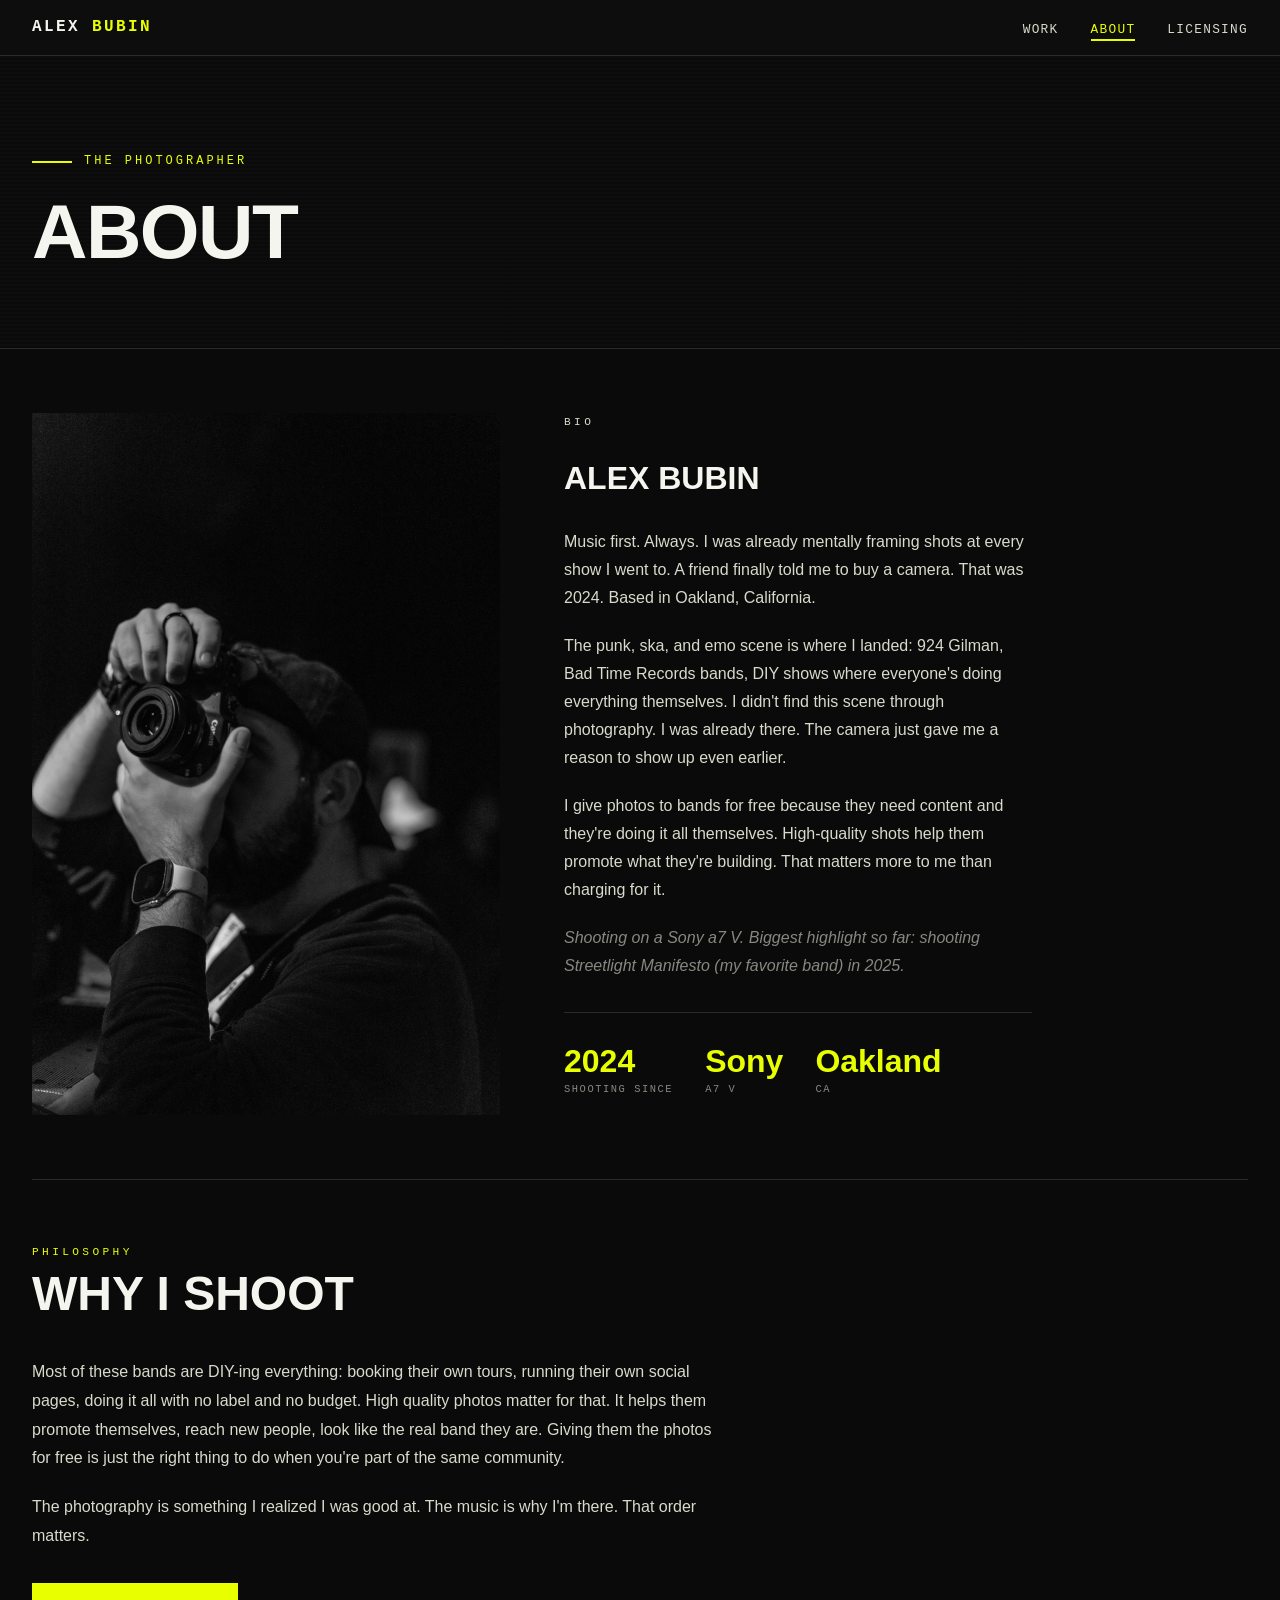
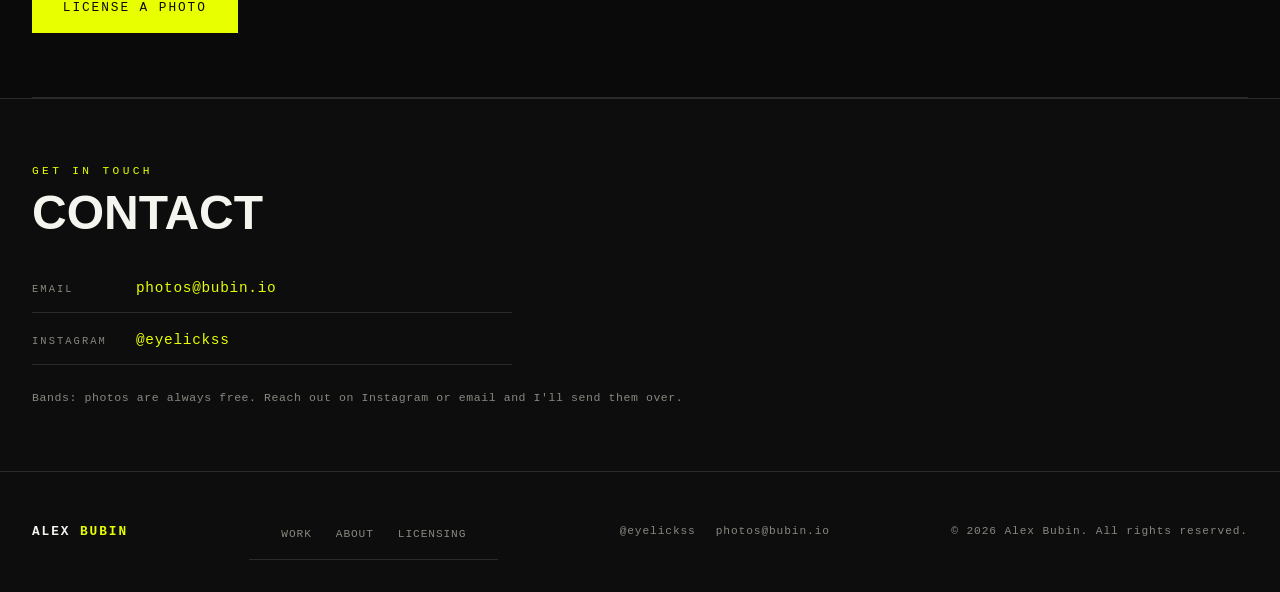
==== about.html @ 46766013 "Rewrite prose to remove pipes, keep pipes in labels/titles only" ====
<!DOCTYPE html>
<html lang="en">
<head>
  <meta charset="UTF-8">
  <meta name="viewport" content="width=device-width, initial-scale=1.0">
  <meta name="description" content="About Alex Bubin | concert photographer shooting punk, ska, and emo at DIY venues across the Bay Area.">
  <title>About | Alex Bubin</title>
  <link rel="stylesheet" href="css/style.css">
</head>
<body>

  <!-- NAV -->
  <nav>
    <a class="nav-logo" href="index.html"><span class="nav-name-first">Alex</span> <span class="nav-name-last">Bubin</span></a>
    <ul class="nav-links">
      <li><a href="index.html">Work</a></li>
      <li><a href="about.html" class="active">About</a></li>
      <li><a href="licensing.html">Licensing</a></li>
    </ul>
  </nav>

  <!-- PAGE HEADER -->
  <header class="hero" style="padding-bottom: 3rem;">
    <p class="hero-eyebrow">The Photographer</p>
    <h1 style="font-size: clamp(2.5rem, 6vw, 5rem);">About</h1>
  </header>

  <!-- BIO SECTION -->
  <section>
    <div class="about-layout">

      <!-- ABOUT_PHOTO -->
      <div class="about-photo">
        <img src="images/web/alex-about.jpg" alt="Alex Bubin | concert photographer">
        <!-- <p class="about-photo-credit">Photo: [credit]</p> -->
      </div>

      <!-- Bio text -->
      <div class="about-text">
        <p class="section-label">Bio</p>
        <h2>Alex Bubin</h2>

        <p>
          Music first. Always. I was already mentally framing shots at every show
          I went to. A friend finally told me to buy a camera. That was 2024.
          Based in Oakland, California.
        </p>

        <p>
          The punk, ska, and emo scene is where I landed: 924 Gilman, Bad Time
          Records bands, DIY shows where everyone's doing everything themselves.
          I didn't find this scene through photography. I was already there.
          The camera just gave me a reason to show up even earlier.
        </p>

        <p>
          I give photos to bands for free because they need content and they're
          doing it all themselves. High-quality shots help them promote what they're
          building. That matters more to me than charging for it.
        </p>

        <p>
          Shooting on a Sony a7 V. Biggest highlight so far: shooting Streetlight
          Manifesto (my favorite band) in 2025.
        </p>

        <div class="about-stats">
          <div class="stat">
            <span class="stat-num">2024</span>
            <span class="stat-label">Shooting Since</span>
          </div>
          <div class="stat">
            <span class="stat-num">Sony</span>
            <span class="stat-label">a7 V</span>
          </div>
          <div class="stat">
            <span class="stat-num">Oakland</span>
            <span class="stat-label">CA</span>
          </div>
        </div>
      </div>

    </div>
  </section>

  <hr class="divider" style="margin: 0 2rem;">

  <!-- ETHOS SECTION -->
  <section>
    <p class="section-label">Philosophy</p>
    <h2 class="section-title">Why I Shoot</h2>
    <div style="max-width: 680px;">
      <p style="color: var(--offwhite); line-height: 1.8; margin-bottom: 1.25rem;">
        Most of these bands are DIY-ing everything: booking their own tours, running
        their own social pages, doing it all with no label and no budget. High quality
        photos matter for that. It helps them promote themselves, reach new people, look
        like the real band they are. Giving them the photos for free is just the right
        thing to do when you're part of the same community.
      </p>
      <p style="color: var(--offwhite); line-height: 1.8; margin-bottom: 2rem;">
        The photography is something I realized I was good at. The music is why I'm
        there. That order matters.
      </p>
      <a href="licensing.html" class="btn">License a Photo</a>
    </div>
  </section>

  <hr class="divider" style="margin: 0 2rem;">

  <!-- CONTACT SECTION -->
  <section class="contact-section">
    <p class="section-label">Get In Touch</p>
    <h2 class="section-title">Contact</h2>
    <div class="contact-block">
      <div class="contact-item">
        <span class="contact-label">Email</span>
        <a href="mailto:photos@bubin.io" class="contact-link">photos@bubin.io</a>
      </div>
      <div class="contact-item">
        <span class="contact-label">Instagram</span>
        <a href="https://www.instagram.com/eyelickss" target="_blank" rel="noopener" class="contact-link">@eyelickss</a>
      </div>
    </div>
    <p style="font-family: var(--font-mono); font-size: 0.72rem; color: var(--grey); margin-top: 1.5rem; letter-spacing: 0.05em;">
      Bands: photos are always free. Reach out on Instagram or email and I'll send them over.
    </p>
  </section>

  <!-- FOOTER -->
  <footer>
    <div class="footer-inner">
      <span class="footer-logo"><span class="nav-name-first">Alex</span> <span class="nav-name-last">Bubin</span></span>
      <nav>
        <ul class="footer-links">
          <li><a href="index.html">Work</a></li>
          <li><a href="about.html">About</a></li>
          <li><a href="licensing.html">Licensing</a></li>
        </ul>
      </nav>
      <div class="footer-social">
        <a href="https://www.instagram.com/eyelickss" target="_blank" rel="noopener">@eyelickss</a>
        <a href="mailto:photos@bubin.io">photos@bubin.io</a>
      </div>
      <p class="footer-copy">&copy; 2026 Alex Bubin. All rights reserved.</p>
    </div>
  </footer>

  <script src="js/nav.js"></script>
</body>
</html>
---- css/style.css ----
/* ============================================
   ALEX BUBIN | Concert Photography
   Zine meets portfolio. Dark. High contrast.
   ============================================ */

:root {
  --black: #0a0a0a;
  --dark: #111111;
  --darker: #0d0d0d;
  --white: #f5f5f0;
  --offwhite: #d9d9cc;
  --grey: #888880;
  --accent: #e8ff00;       /* neon yellow-green | zine energy */
  --accent2: #ff2d55;      /* hot pink for hover/secondary */
  --border: #2a2a2a;
  --font-mono: 'Courier New', Courier, monospace;
  --font-sans: 'Helvetica Neue', Helvetica, Arial, sans-serif;
}

*, *::before, *::after {
  box-sizing: border-box;
  margin: 0;
  padding: 0;
}

html {
  scroll-behavior: smooth;
}

body {
  background-color: var(--black);
  color: var(--white);
  font-family: var(--font-sans);
  font-size: 16px;
  line-height: 1.6;
  min-height: 100vh;
  display: flex;
  flex-direction: column;
}

a {
  color: var(--accent);
  text-decoration: none;
  transition: color 0.15s ease;
}

a:hover {
  color: var(--accent2);
}

img {
  max-width: 100%;
  display: block;
}

/* ============================================
   NAVIGATION
   ============================================ */

nav {
  position: sticky;
  top: 0;
  z-index: 100;
  background-color: var(--darker);
  border-bottom: 1px solid var(--border);
  padding: 0 2rem;
  display: flex;
  align-items: center;
  justify-content: space-between;
  height: 56px;
}

.nav-logo {
  font-family: var(--font-mono);
  font-size: 1rem;
  font-weight: bold;
  letter-spacing: 0.15em;
  text-transform: uppercase;
}

.nav-name-first {
  color: var(--white);
}

.nav-name-last {
  color: var(--accent);
}



.nav-links {
  list-style: none;
  display: flex;
  gap: 2rem;
}

.nav-links a {
  font-family: var(--font-mono);
  font-size: 0.8rem;
  color: var(--offwhite);
  letter-spacing: 0.1em;
  text-transform: uppercase;
  border-bottom: 2px solid transparent;
  padding-bottom: 2px;
  transition: color 0.15s, border-color 0.15s;
}

.nav-links a:hover,
.nav-links a.active {
  color: var(--accent);
  border-color: var(--accent);
}

/* ============================================
   HERO
   ============================================ */

.hero {
  position: relative;
  padding: 6rem 2rem 5rem;
  border-bottom: 1px solid var(--border);
  overflow: hidden;
}

/* Hero with background photo */
.hero-bg {
  padding: 8rem 2rem 7rem;
  min-height: 80vh;
  display: flex;
  align-items: center;
}

.hero-bg-img {
  position: absolute;
  inset: 0;
  background-size: cover;
  background-position: center 20%;
  background-repeat: no-repeat;
  z-index: 0;
}

.hero-bg-overlay {
  position: absolute;
  inset: 0;
  background: linear-gradient(
    to right,
    rgba(10, 10, 10, 0.88) 0%,
    rgba(10, 10, 10, 0.70) 50%,
    rgba(10, 10, 10, 0.30) 100%
  );
  z-index: 1;
}

.hero-bg .hero-inner {
  position: relative;
  z-index: 2;
}

.hero::before {
  content: '';
  position: absolute;
  inset: 0;
  background:
    repeating-linear-gradient(
      0deg,
      transparent,
      transparent 2px,
      rgba(255,255,255,0.012) 2px,
      rgba(255,255,255,0.012) 4px
    );
  pointer-events: none;
  z-index: 3;
}

/* Two-tone name in hero */
.hero-name {
  display: block;
  font-size: clamp(1.2rem, 3vw, 2rem);
  font-weight: 900;
  letter-spacing: 0.08em;
  text-transform: uppercase;
  margin-bottom: 0.25rem;
  line-height: 1;
}

.hero-name::first-word {
  color: var(--white);
}

/* Two-tone: "Alex" white, "Bubin" yellow */
.hero-name .name-first { color: var(--white); }
.hero-name .name-last  { color: var(--accent); }

.hero-inner {
  max-width: 900px;
}

.hero-eyebrow {
  font-family: var(--font-mono);
  font-size: 0.75rem;
  letter-spacing: 0.25em;
  text-transform: uppercase;
  color: var(--accent);
  margin-bottom: 1.5rem;
  display: flex;
  align-items: center;
  gap: 0.75rem;
}

.hero-eyebrow::before {
  content: '';
  display: inline-block;
  width: 40px;
  height: 2px;
  background: var(--accent);
}

.hero h1 {
  font-family: var(--font-sans);
  font-size: clamp(3rem, 8vw, 7rem);
  font-weight: 900;
  line-height: 0.95;
  letter-spacing: -0.02em;
  text-transform: uppercase;
  color: var(--white);
  margin-bottom: 2rem;
}

.hero h1 em {
  font-style: normal;
  color: var(--accent);
  display: block;
}

.hero-sub {
  font-size: 1.1rem;
  color: var(--grey);
  max-width: 540px;
  line-height: 1.7;
  margin-bottom: 2.5rem;
}

.btn {
  display: inline-block;
  font-family: var(--font-mono);
  font-size: 0.8rem;
  letter-spacing: 0.15em;
  text-transform: uppercase;
  padding: 0.8rem 1.8rem;
  border: 2px solid var(--accent);
  color: var(--black);
  background: var(--accent);
  cursor: pointer;
  transition: background 0.15s, color 0.15s, border-color 0.15s;
}

.btn:hover {
  background: transparent;
  color: var(--accent);
}

.btn-outline {
  background: transparent;
  color: var(--accent);
  margin-left: 1rem;
}

.btn-outline:hover {
  background: var(--accent);
  color: var(--black);
}

.btn-accent2 {
  border-color: var(--accent2);
  background: var(--accent2);
  color: var(--white);
}

.btn-accent2:hover {
  background: transparent;
  color: var(--accent2);
}

/* ============================================
   SECTION COMMONS
   ============================================ */

section {
  padding: 4rem 2rem;
}

.section-label {
  font-family: var(--font-mono);
  font-size: 0.7rem;
  letter-spacing: 0.3em;
  text-transform: uppercase;
  color: var(--accent);
  margin-bottom: 0.5rem;
}

.section-title {
  font-size: clamp(1.8rem, 4vw, 3rem);
  font-weight: 900;
  text-transform: uppercase;
  line-height: 1;
  margin-bottom: 2.5rem;
  color: var(--white);
}

/* ============================================
   PHOTO GRID
   ============================================ */

.grid-section {
  background: var(--darker);
  border-top: 1px solid var(--border);
}

.photo-grid {
  display: grid;
  grid-template-columns: repeat(auto-fill, minmax(280px, 1fr));
  gap: 3px;
  margin-top: 0;
}

.photo-grid-header {
  display: flex;
  align-items: flex-end;
  justify-content: space-between;
  margin-bottom: 1.5rem;
  gap: 1rem;
  flex-wrap: wrap;
}

.photo-placeholder {
  aspect-ratio: 3/2;
  background: var(--border);
  position: relative;
  overflow: hidden;
  cursor: pointer;
}

.photo-placeholder::after {
  content: attr(data-label);
  position: absolute;
  bottom: 0;
  left: 0;
  right: 0;
  padding: 0.5rem 0.75rem;
  background: linear-gradient(transparent, rgba(0,0,0,0.8));
  font-family: var(--font-mono);
  font-size: 0.65rem;
  letter-spacing: 0.1em;
  color: var(--grey);
  text-transform: uppercase;
  opacity: 0;
  transition: opacity 0.2s;
}

.photo-placeholder:hover::after {
  opacity: 1;
}

.photo-placeholder:hover {
  outline: 2px solid var(--accent);
  outline-offset: -2px;
}

/* Varied placeholder backgrounds for visual interest */
.photo-placeholder:nth-child(1) { background: #1a1a1a; }
.photo-placeholder:nth-child(2) { background: #161616; }
.photo-placeholder:nth-child(3) { background: #1d1d1d; }
.photo-placeholder:nth-child(4) { background: #131313; }
.photo-placeholder:nth-child(5) { background: #1a1a1a; }
.photo-placeholder:nth-child(6) { background: #181818; }
.photo-placeholder:nth-child(7) { background: #151515; }
.photo-placeholder:nth-child(8) { background: #1c1c1c; }
.photo-placeholder:nth-child(9) { background: #141414; }

/* Fake grain/texture on placeholders */
.photo-placeholder::before {
  content: '';
  position: absolute;
  inset: 0;
  background-image:
    radial-gradient(ellipse 60% 80% at 30% 40%, rgba(255,255,255,0.04) 0%, transparent 70%),
    radial-gradient(ellipse 40% 60% at 70% 60%, rgba(255,255,255,0.02) 0%, transparent 60%);
}

/* Real photo items */
.photo-item {
  aspect-ratio: 3/2;
  position: relative;
  overflow: hidden;
  cursor: pointer;
  background: var(--border);
}

.photo-item img {
  width: 100%;
  height: 100%;
  object-fit: cover;
  display: block;
  transition: transform 0.3s ease;
}

.photo-item:hover img {
  transform: scale(1.03);
}

.photo-overlay {
  position: absolute;
  bottom: 0;
  left: 0;
  right: 0;
  padding: 1.5rem 0.75rem 0.6rem;
  background: linear-gradient(transparent, rgba(0,0,0,0.85));
  display: flex;
  flex-direction: column;
  gap: 0.15rem;
  opacity: 0;
  transition: opacity 0.2s ease;
}

.photo-item:hover .photo-overlay {
  opacity: 1;
}

.photo-item:hover {
  outline: 2px solid var(--accent);
  outline-offset: -2px;
}

.overlay-band {
  font-family: var(--font-mono);
  font-size: 0.75rem;
  font-weight: bold;
  letter-spacing: 0.1em;
  text-transform: uppercase;
  color: var(--accent);
}

.overlay-show {
  font-family: var(--font-mono);
  font-size: 0.62rem;
  letter-spacing: 0.08em;
  text-transform: uppercase;
  color: var(--grey);
}

/* ============================================
   ABOUT PAGE
   ============================================ */

.about-layout {
  display: grid;
  grid-template-columns: 1fr 1fr;
  gap: 4rem;
  max-width: 1000px;
  align-items: start;
}

.about-photo-placeholder {
  aspect-ratio: 4/5;
  background: var(--border);
  position: relative;
  overflow: hidden;
}

.about-photo-placeholder::before {
  content: '';
  position: absolute;
  inset: 0;
  background: radial-gradient(ellipse at 40% 30%, rgba(255,255,255,0.05), transparent 70%);
}

.about-photo-placeholder::after {
  content: '[ photo coming soon ]';
  position: absolute;
  bottom: 1rem;
  left: 1rem;
  font-family: var(--font-mono);
  font-size: 0.65rem;
  color: var(--grey);
  letter-spacing: 0.1em;
}

.about-photo {
  position: relative;
  overflow: hidden;
}

.about-photo img {
  width: 100%;
  height: 100%;
  object-fit: cover;
  display: block;
}

.about-photo-credit {
  font-family: var(--font-mono);
  font-size: 0.65rem;
  color: var(--grey);
  letter-spacing: 0.08em;
  margin-top: 0.5rem;
  text-align: right;
}

.about-text h2 {
  font-size: 2rem;
  font-weight: 900;
  text-transform: uppercase;
  margin-bottom: 1.5rem;
}

.about-text p {
  color: var(--offwhite);
  margin-bottom: 1.25rem;
  line-height: 1.75;
}

.about-text p:last-of-type {
  color: var(--grey);
  font-style: italic;
}

.about-stats {
  display: flex;
  gap: 2rem;
  margin-top: 2rem;
  padding-top: 2rem;
  border-top: 1px solid var(--border);
}

.stat {
  display: flex;
  flex-direction: column;
}

.stat-num {
  font-size: 2rem;
  font-weight: 900;
  color: var(--accent);
  line-height: 1;
}

.stat-label {
  font-family: var(--font-mono);
  font-size: 0.65rem;
  letter-spacing: 0.15em;
  text-transform: uppercase;
  color: var(--grey);
  margin-top: 0.25rem;
}

/* ============================================
   LICENSING PAGE
   ============================================ */

.licensing-intro {
  max-width: 680px;
  margin-bottom: 3rem;
}

.licensing-intro p {
  color: var(--offwhite);
  line-height: 1.75;
  margin-bottom: 1rem;
}

.usage-types {
  display: grid;
  grid-template-columns: 1fr 1fr;
  gap: 1.5rem;
  max-width: 800px;
  margin-bottom: 4rem;
}

.usage-card {
  background: var(--dark);
  border: 1px solid var(--border);
  padding: 1.5rem;
}

.usage-card h3 {
  font-family: var(--font-mono);
  font-size: 0.8rem;
  letter-spacing: 0.2em;
  text-transform: uppercase;
  color: var(--accent);
  margin-bottom: 0.75rem;
}

.usage-card p {
  font-size: 0.9rem;
  color: var(--offwhite);
  line-height: 1.65;
}

.tiers-title {
  font-size: clamp(1.5rem, 3vw, 2.5rem);
  font-weight: 900;
  text-transform: uppercase;
  margin-bottom: 2rem;
  color: var(--white);
}

.pricing-grid {
  display: grid;
  grid-template-columns: repeat(3, 1fr);
  gap: 1.5px;
  max-width: 900px;
  margin-bottom: 4rem;
  background: var(--border);
}

.tier-card {
  background: var(--dark);
  padding: 2rem 1.75rem;
  display: flex;
  flex-direction: column;
  gap: 1rem;
  position: relative;
  transition: background 0.2s;
}

.tier-card:hover {
  background: #161616;
}

.tier-card.featured {
  background: #141414;
  border-top: 3px solid var(--accent);
}

.tier-tag {
  font-family: var(--font-mono);
  font-size: 0.65rem;
  letter-spacing: 0.25em;
  text-transform: uppercase;
  color: var(--grey);
}

.tier-card.featured .tier-tag {
  color: var(--accent);
}

.tier-name {
  font-size: 1.3rem;
  font-weight: 900;
  text-transform: uppercase;
  color: var(--white);
  line-height: 1;
}

.tier-price {
  font-size: 2.5rem;
  font-weight: 900;
  color: var(--accent);
  line-height: 1;
}

.tier-price sup {
  font-size: 1rem;
  vertical-align: super;
}

.tier-price .plus {
  font-size: 1.5rem;
}

.tier-desc {
  font-size: 0.875rem;
  color: var(--offwhite);
  line-height: 1.65;
  flex: 1;
}

.tier-features {
  list-style: none;
  display: flex;
  flex-direction: column;
  gap: 0.4rem;
}

.tier-features li {
  font-family: var(--font-mono);
  font-size: 0.72rem;
  color: var(--grey);
  letter-spacing: 0.05em;
  display: flex;
  align-items: flex-start;
  gap: 0.5rem;
}

.tier-features li::before {
  content: '→';
  color: var(--accent);
  flex-shrink: 0;
}

.cta-block {
  background: var(--dark);
  border: 1px solid var(--border);
  border-left: 4px solid var(--accent);
  padding: 2.5rem;
  max-width: 680px;
  margin-bottom: 3rem;
}

.cta-block h3 {
  font-size: 1.3rem;
  font-weight: 900;
  text-transform: uppercase;
  margin-bottom: 0.75rem;
}

.cta-block p {
  color: var(--offwhite);
  margin-bottom: 1.5rem;
  line-height: 1.7;
}

.cta-email {
  font-family: var(--font-mono);
  font-size: 1rem;
  color: var(--accent);
  border-bottom: 1px dashed var(--accent);
}

/* ============================================
   FOOTER
   ============================================ */

footer {
  margin-top: auto;
  background: var(--darker);
  border-top: 1px solid var(--border);
  padding: 2rem;
}

.footer-inner {
  display: flex;
  align-items: center;
  justify-content: space-between;
  flex-wrap: wrap;
  gap: 1rem;
}

.footer-logo {
  font-family: var(--font-mono);
  font-size: 0.8rem;
  font-weight: bold;
  letter-spacing: 0.15em;
  text-transform: uppercase;
  color: var(--accent);
}

.footer-copy {
  font-family: var(--font-mono);
  font-size: 0.7rem;
  color: var(--grey);
  letter-spacing: 0.08em;
}

.footer-links {
  list-style: none;
  display: flex;
  gap: 1.5rem;
}

.footer-links a {
  font-family: var(--font-mono);
  font-size: 0.7rem;
  color: var(--grey);
  letter-spacing: 0.08em;
  text-transform: uppercase;
}

.footer-links a:hover {
  color: var(--accent);
}

.footer-social {
  display: flex;
  gap: 1.25rem;
  align-items: center;
}

.footer-social a {
  font-family: var(--font-mono);
  font-size: 0.7rem;
  color: var(--grey);
  letter-spacing: 0.08em;
  text-transform: lowercase;
  transition: color 0.15s;
}

.footer-social a:hover {
  color: var(--accent);
}

/* ============================================
   CONTACT SECTION
   ============================================ */

.contact-section {
  background: var(--darker);
  border-top: 1px solid var(--border);
}

.contact-block {
  display: flex;
  flex-direction: column;
  gap: 1rem;
  max-width: 480px;
  margin-top: 1.5rem;
}

.contact-item {
  display: flex;
  align-items: baseline;
  gap: 1.5rem;
  padding-bottom: 0.75rem;
  border-bottom: 1px solid var(--border);
}

.contact-label {
  font-family: var(--font-mono);
  font-size: 0.65rem;
  letter-spacing: 0.2em;
  text-transform: uppercase;
  color: var(--grey);
  min-width: 80px;
}

.contact-link {
  font-family: var(--font-mono);
  font-size: 0.9rem;
  color: var(--accent);
  letter-spacing: 0.05em;
  transition: color 0.15s;
}

.contact-link:hover {
  color: var(--accent2);
}

/* ============================================
   UTILITY
   ============================================ */

.container {
  max-width: 1200px;
  width: 100%;
}

.divider {
  border: none;
  border-top: 1px solid var(--border);
  margin: 3rem 0;
}

.text-accent { color: var(--accent); }
.text-grey { color: var(--grey); }
.mono { font-family: var(--font-mono); }

/* ============================================
   RESPONSIVE
   ============================================ */

@media (max-width: 768px) {
  nav {
    padding: 0 1rem;
  }

  .nav-links {
    gap: 1.25rem;
  }

  .hero {
    padding: 4rem 1.25rem 3.5rem;
  }

  section {
    padding: 3rem 1.25rem;
  }

  .about-layout {
    grid-template-columns: 1fr;
    gap: 2rem;
  }

  .about-photo-placeholder {
    aspect-ratio: 16/9;
  }

  .pricing-grid {
    grid-template-columns: 1fr;
    gap: 1px;
  }

  .usage-types {
    grid-template-columns: 1fr;
  }

  .footer-inner {
    flex-direction: column;
    align-items: flex-start;
  }

  .btn-outline {
    margin-left: 0;
    margin-top: 0.75rem;
  }

  .hero-actions {
    display: flex;
    flex-direction: column;
    align-items: flex-start;
    gap: 0.75rem;
  }

  .hero-actions .btn-outline {
    margin-left: 0;
  }
}

@media (max-width: 480px) {
  .photo-grid {
    grid-template-columns: repeat(2, 1fr);
  }

  .about-stats {
    flex-wrap: wrap;
    gap: 1.5rem;
  }
}
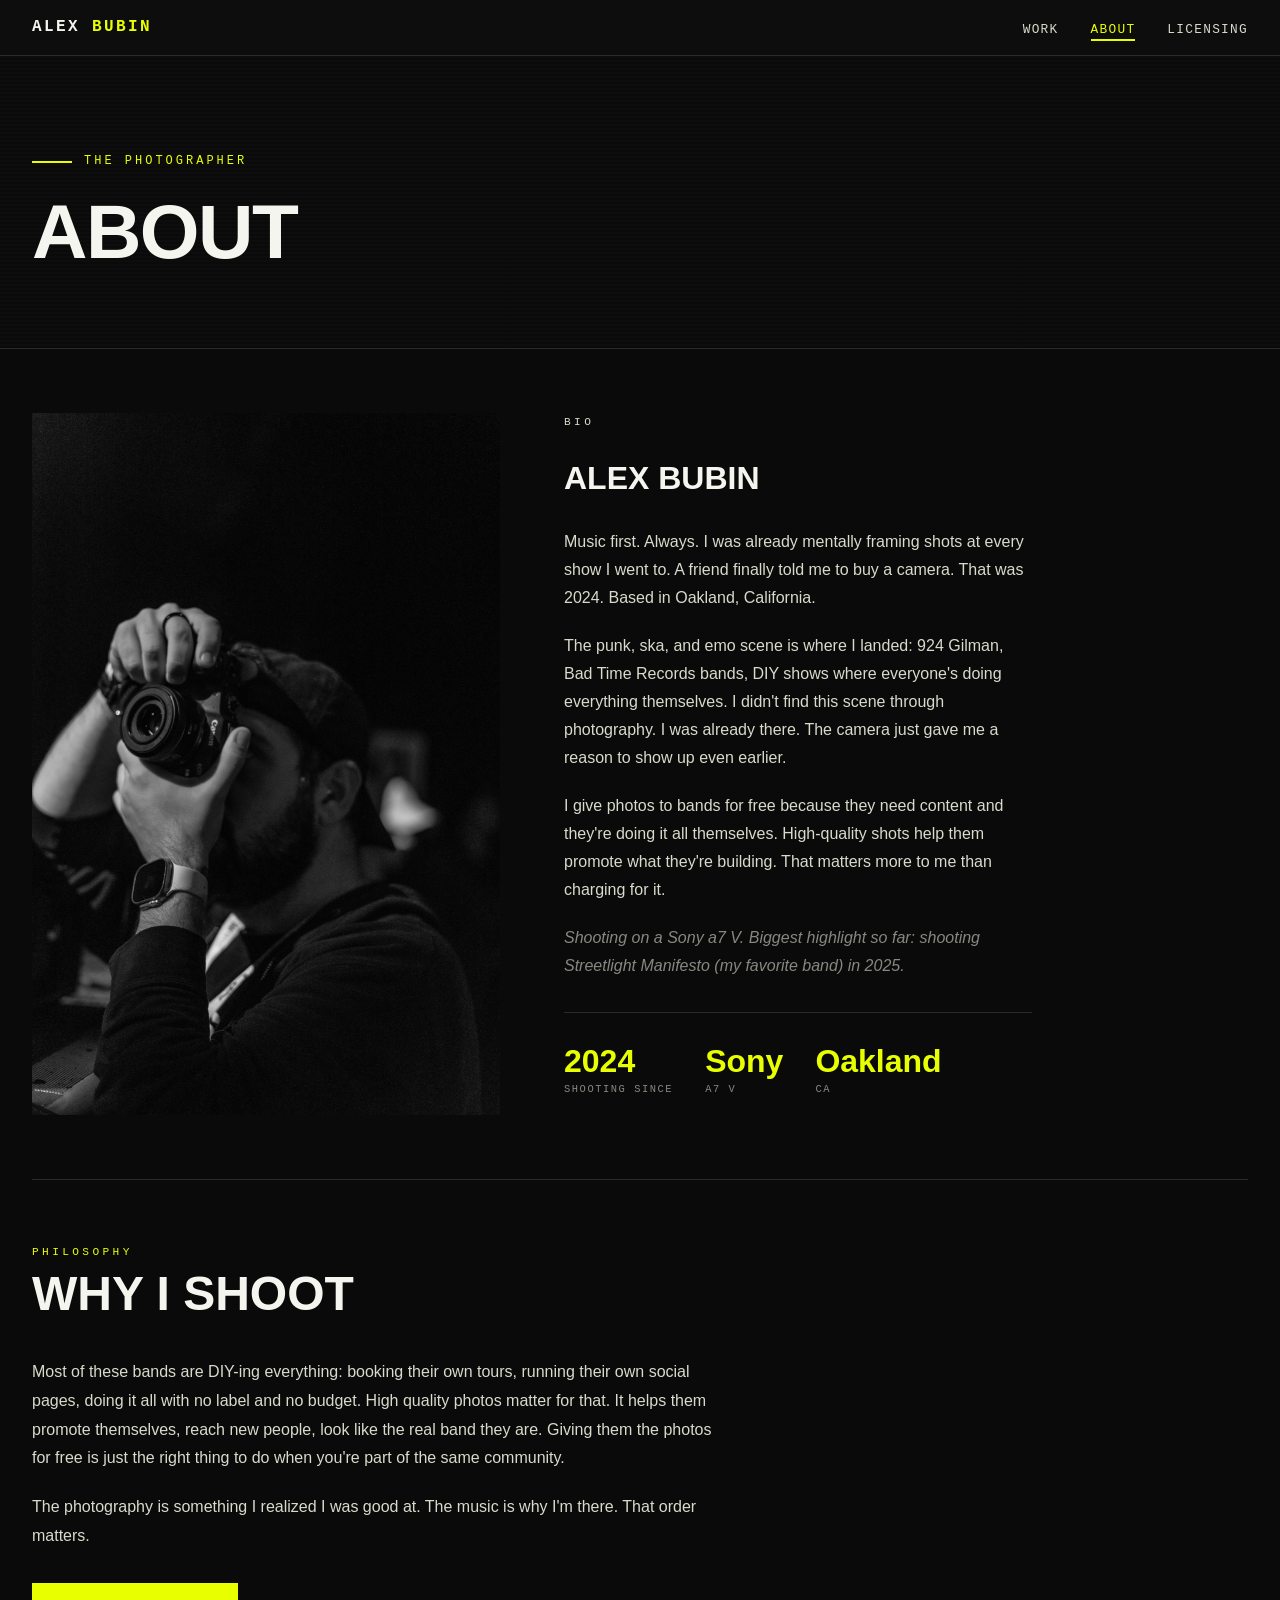
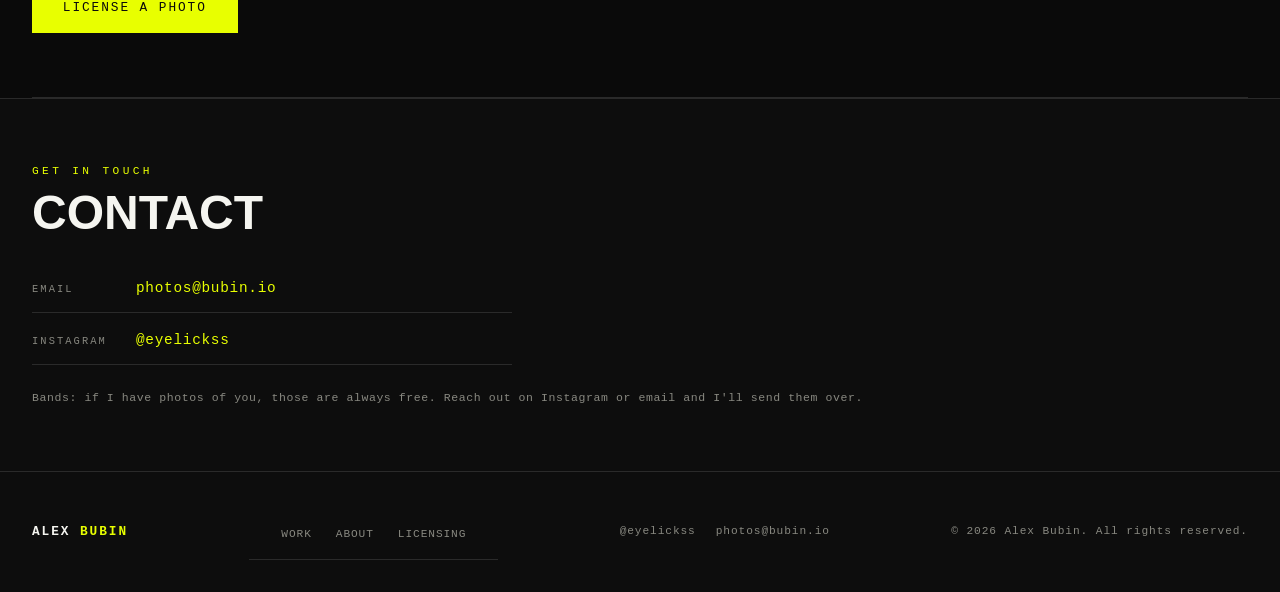
==== commit 79d10f1c: "Update about.html fixed something small" ====
--- a/about.html
+++ b/about.html
@@ -122,7 +122,7 @@
       </div>
     </div>
     <p style="font-family: var(--font-mono); font-size: 0.72rem; color: var(--grey); margin-top: 1.5rem; letter-spacing: 0.05em;">
-      Bands: photos are always free. Reach out on Instagram or email and I'll send them over.
+      Bands: if I have photos of you, those are always free. Reach out on Instagram or email and I'll send them over.
     </p>
   </section>
 
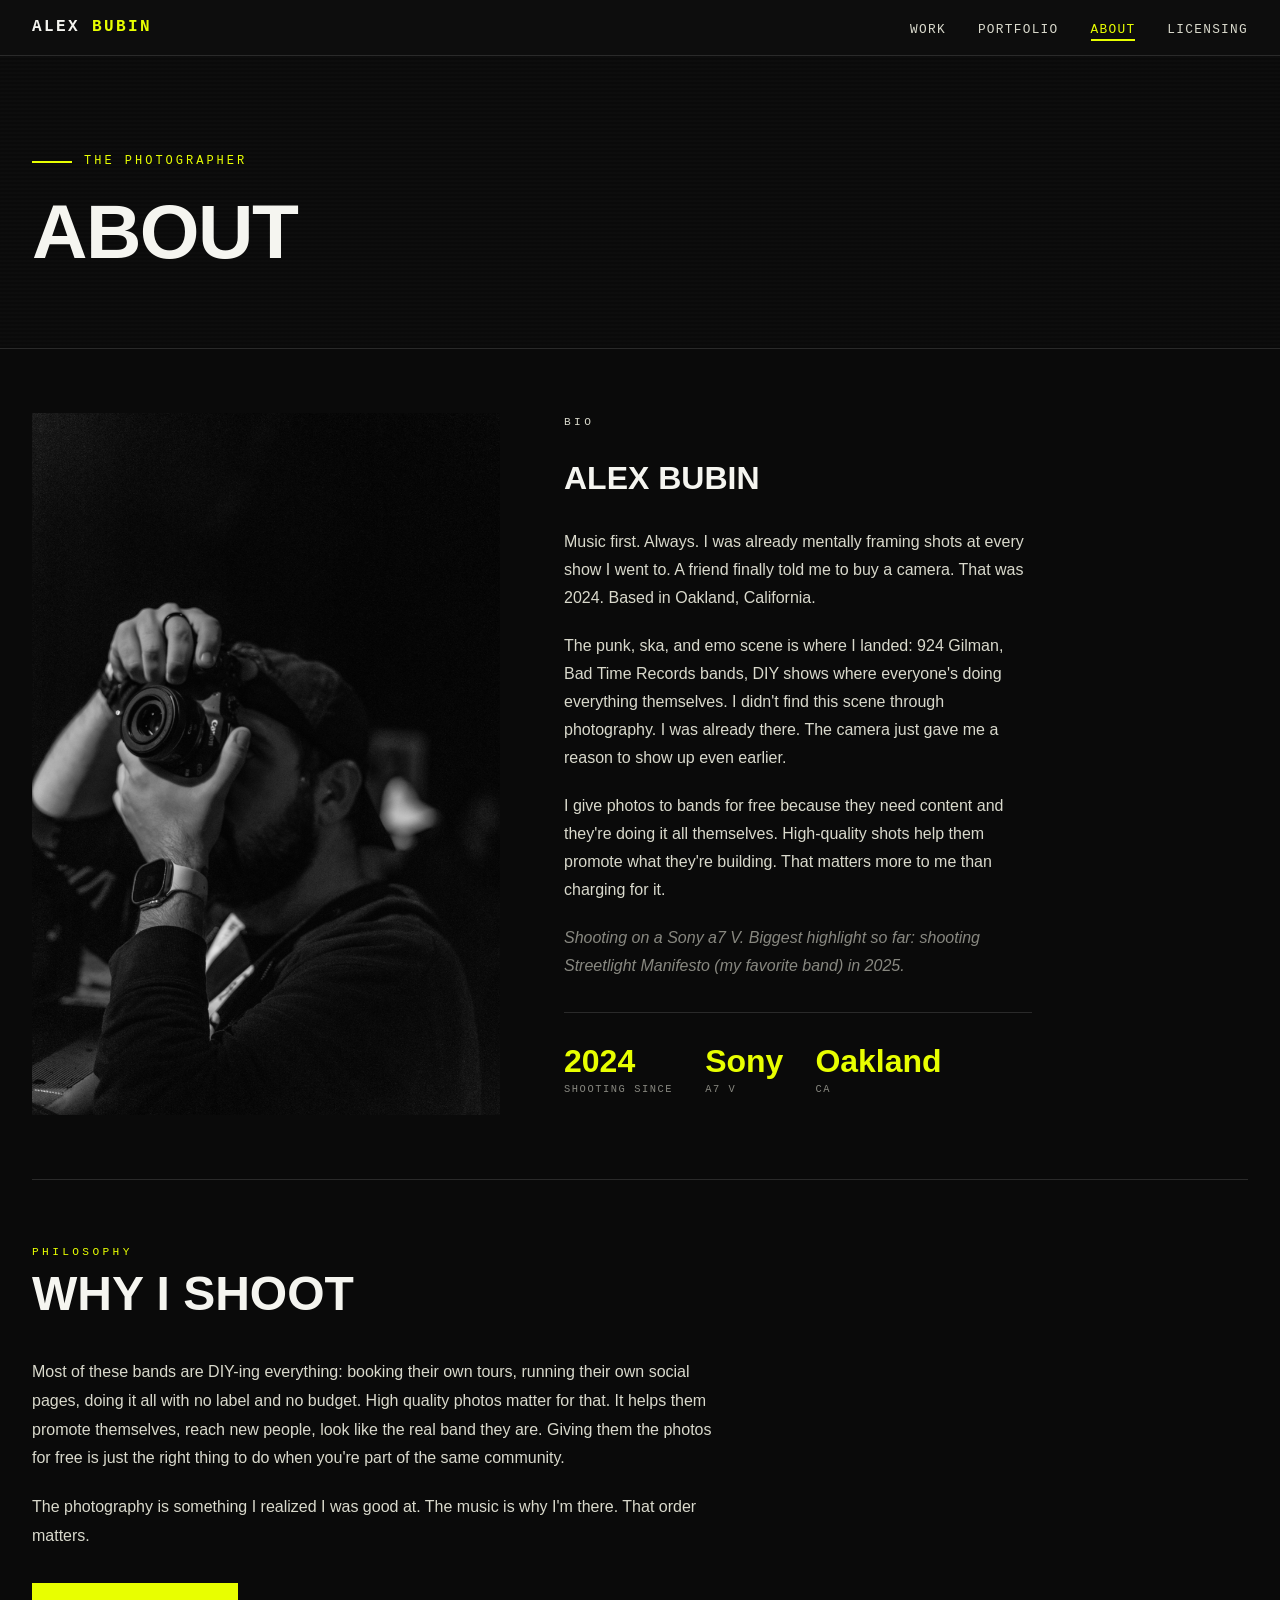
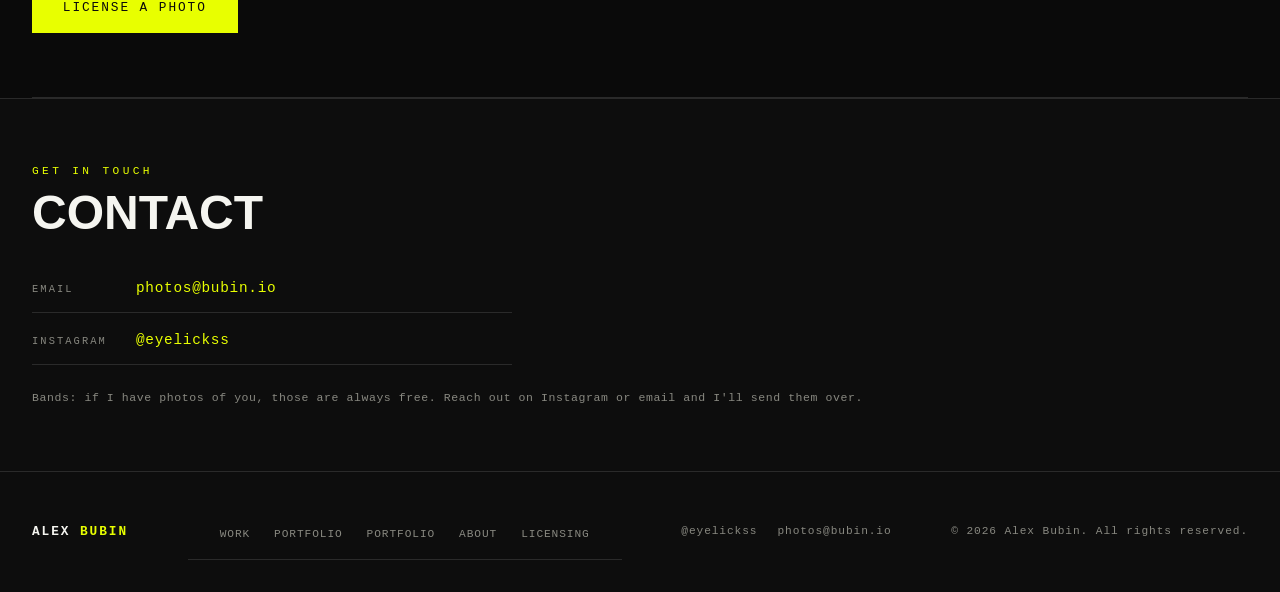
==== commit 7691d16d: "Add Portfolio page with show entries; add to nav on all pages" ====
--- a/about.html
+++ b/about.html
@@ -14,6 +14,7 @@
     <a class="nav-logo" href="index.html"><span class="nav-name-first">Alex</span> <span class="nav-name-last">Bubin</span></a>
     <ul class="nav-links">
       <li><a href="index.html">Work</a></li>
+      <li><a href="portfolio.html">Portfolio</a></li>
       <li><a href="about.html" class="active">About</a></li>
       <li><a href="licensing.html">Licensing</a></li>
     </ul>
@@ -133,7 +134,9 @@
       <nav>
         <ul class="footer-links">
           <li><a href="index.html">Work</a></li>
-          <li><a href="about.html">About</a></li>
+      <li><a href="portfolio.html">Portfolio</a></li>
+      <li><a href="portfolio.html">Portfolio</a></li>
+      <li><a href="about.html">About</a></li>
           <li><a href="licensing.html">Licensing</a></li>
         </ul>
       </nav>
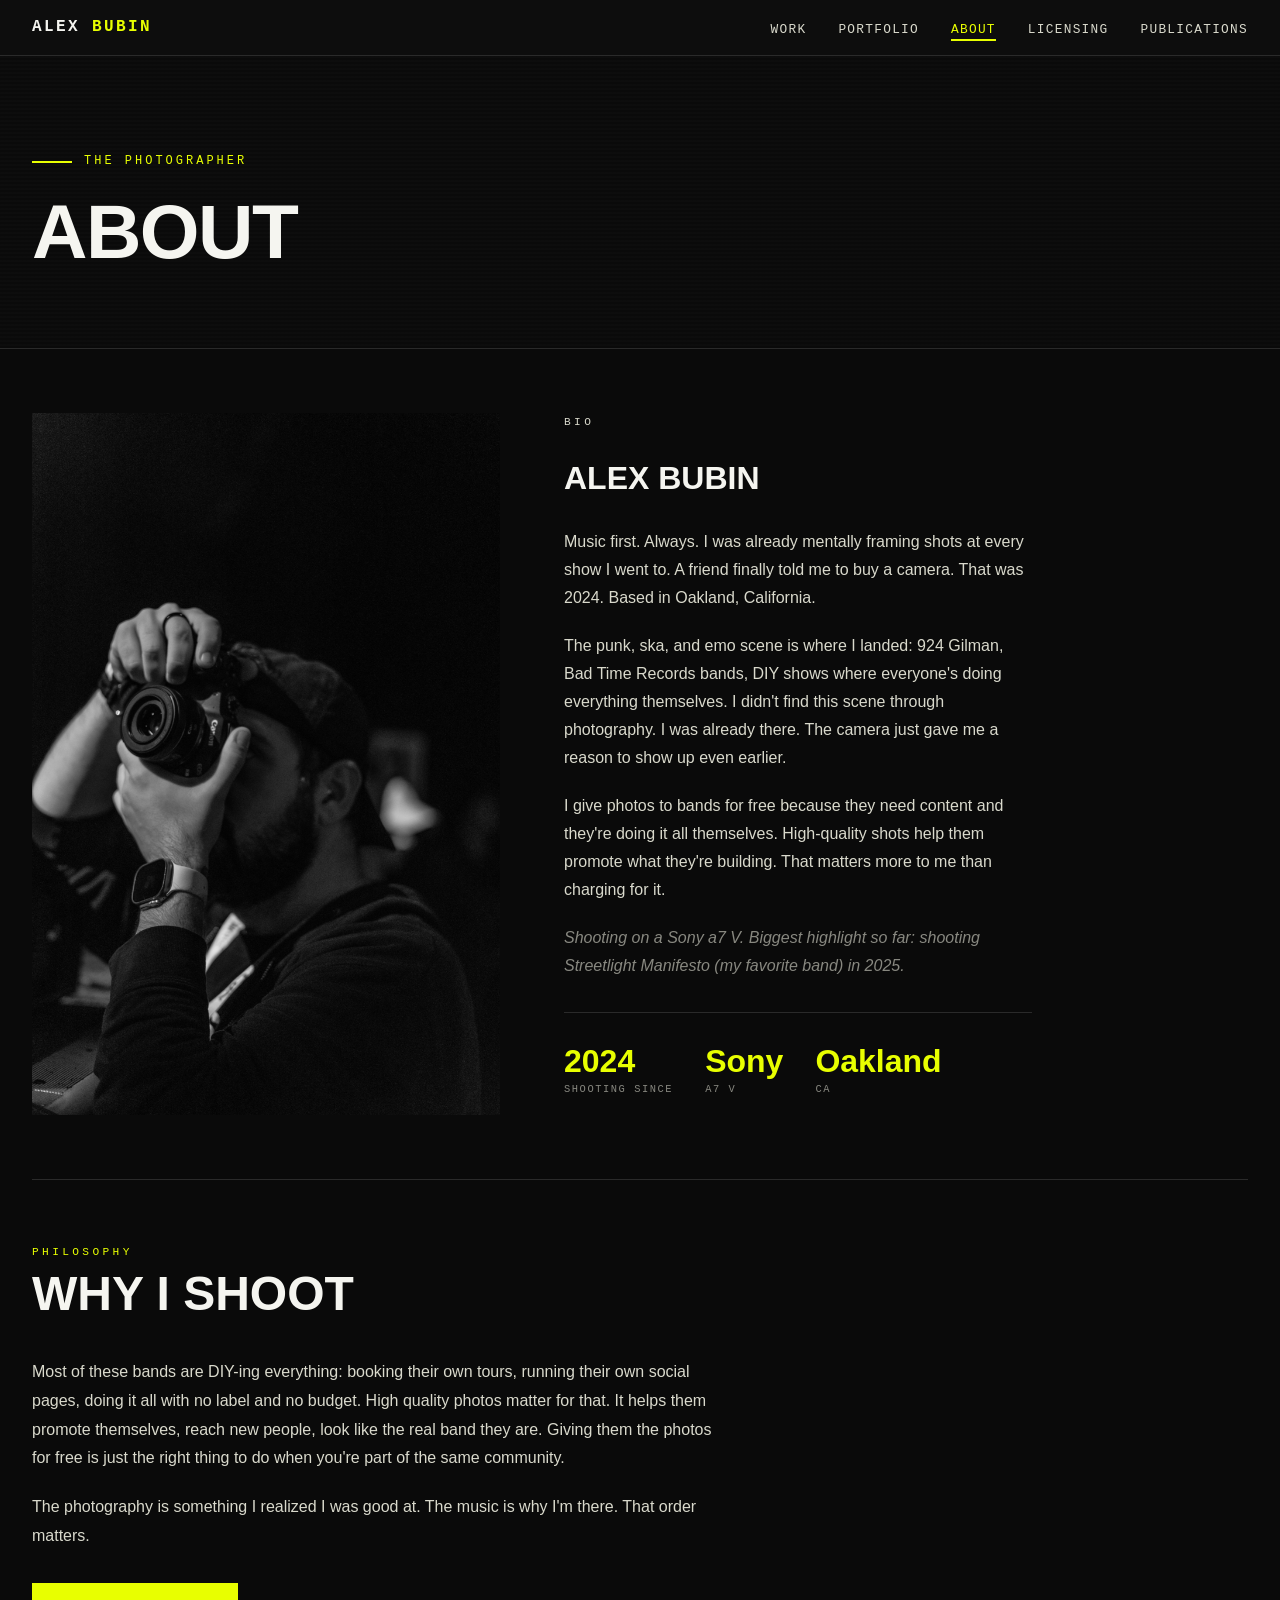
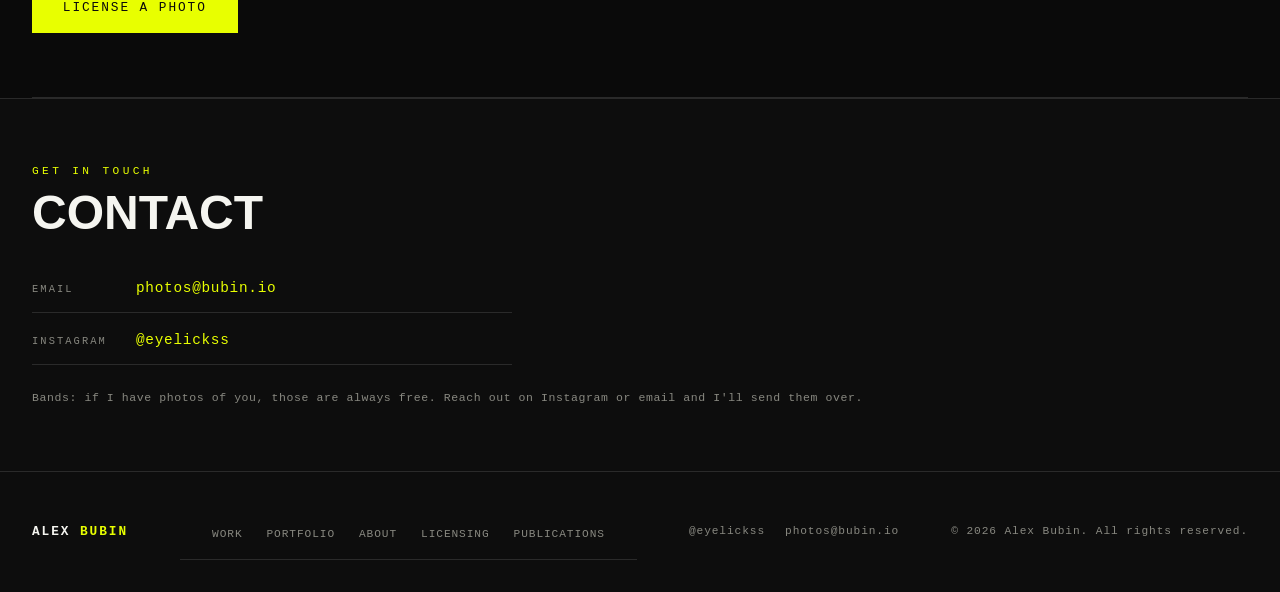
==== commit 9fe65cf1: "feat: add Publications page with book listing, update nav on all pages" ====
--- a/about.html
+++ b/about.html
@@ -17,6 +17,7 @@
       <li><a href="portfolio.html">Portfolio</a></li>
       <li><a href="about.html" class="active">About</a></li>
       <li><a href="licensing.html">Licensing</a></li>
+      <li><a href="publications.html">Publications</a></li>
     </ul>
   </nav>
 
@@ -135,9 +136,9 @@
         <ul class="footer-links">
           <li><a href="index.html">Work</a></li>
       <li><a href="portfolio.html">Portfolio</a></li>
-      <li><a href="portfolio.html">Portfolio</a></li>
       <li><a href="about.html">About</a></li>
           <li><a href="licensing.html">Licensing</a></li>
+          <li><a href="publications.html">Publications</a></li>
         </ul>
       </nav>
       <div class="footer-social">
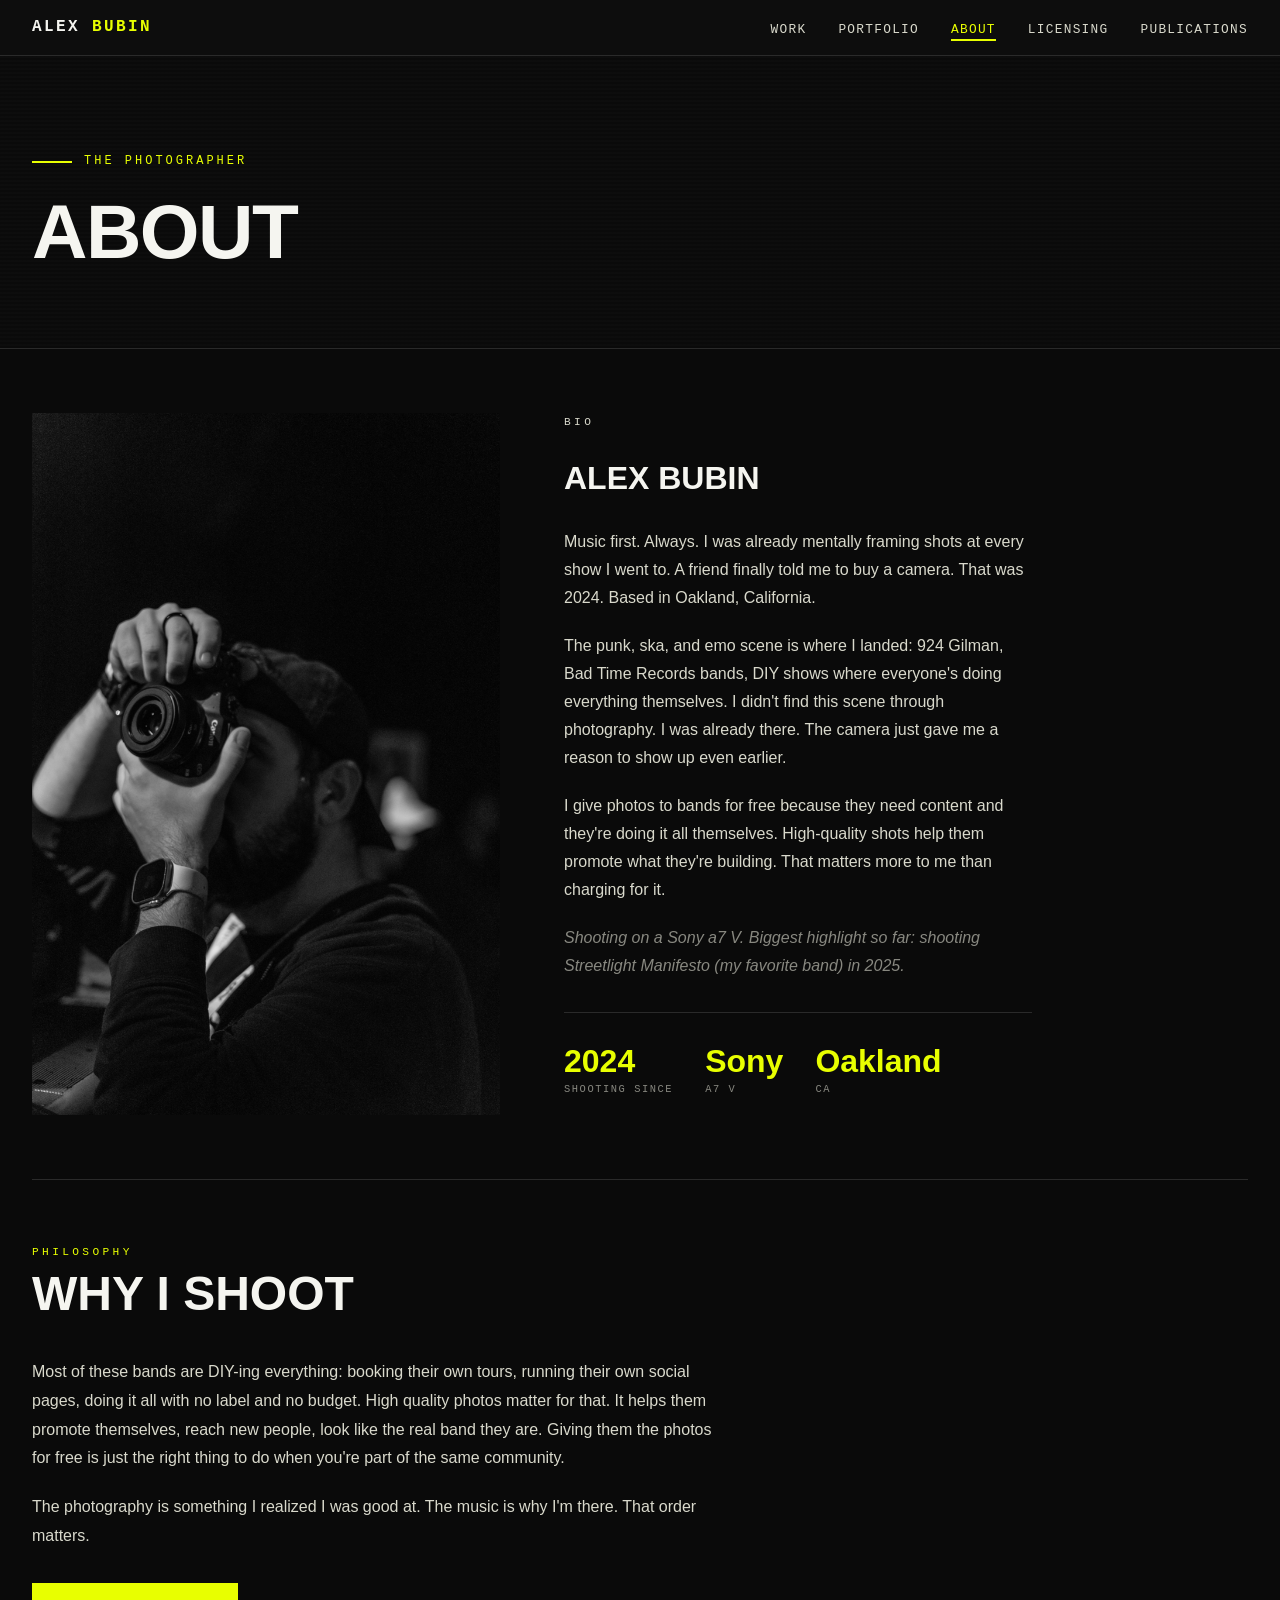
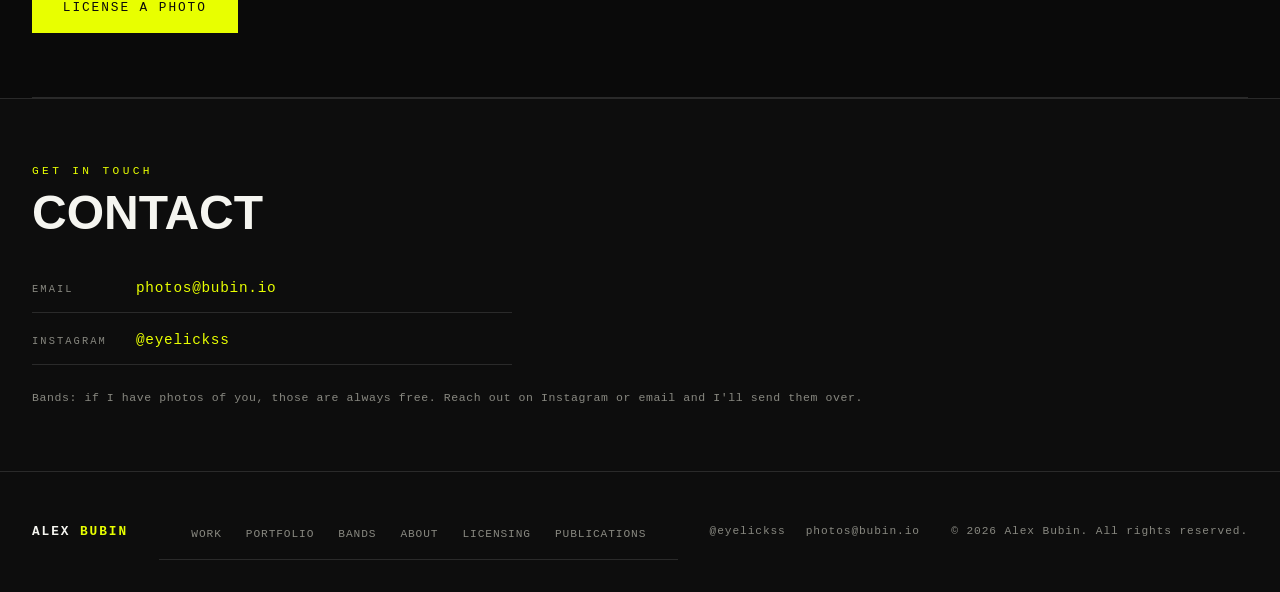
==== commit 445d583e: "Add Bands page with full archive listing, update nav/footer across all pages" ====
--- a/about.html
+++ b/about.html
@@ -136,6 +136,7 @@
         <ul class="footer-links">
           <li><a href="index.html">Work</a></li>
       <li><a href="portfolio.html">Portfolio</a></li>
+      <li><a href="bands.html">Bands</a></li>
       <li><a href="about.html">About</a></li>
           <li><a href="licensing.html">Licensing</a></li>
           <li><a href="publications.html">Publications</a></li>
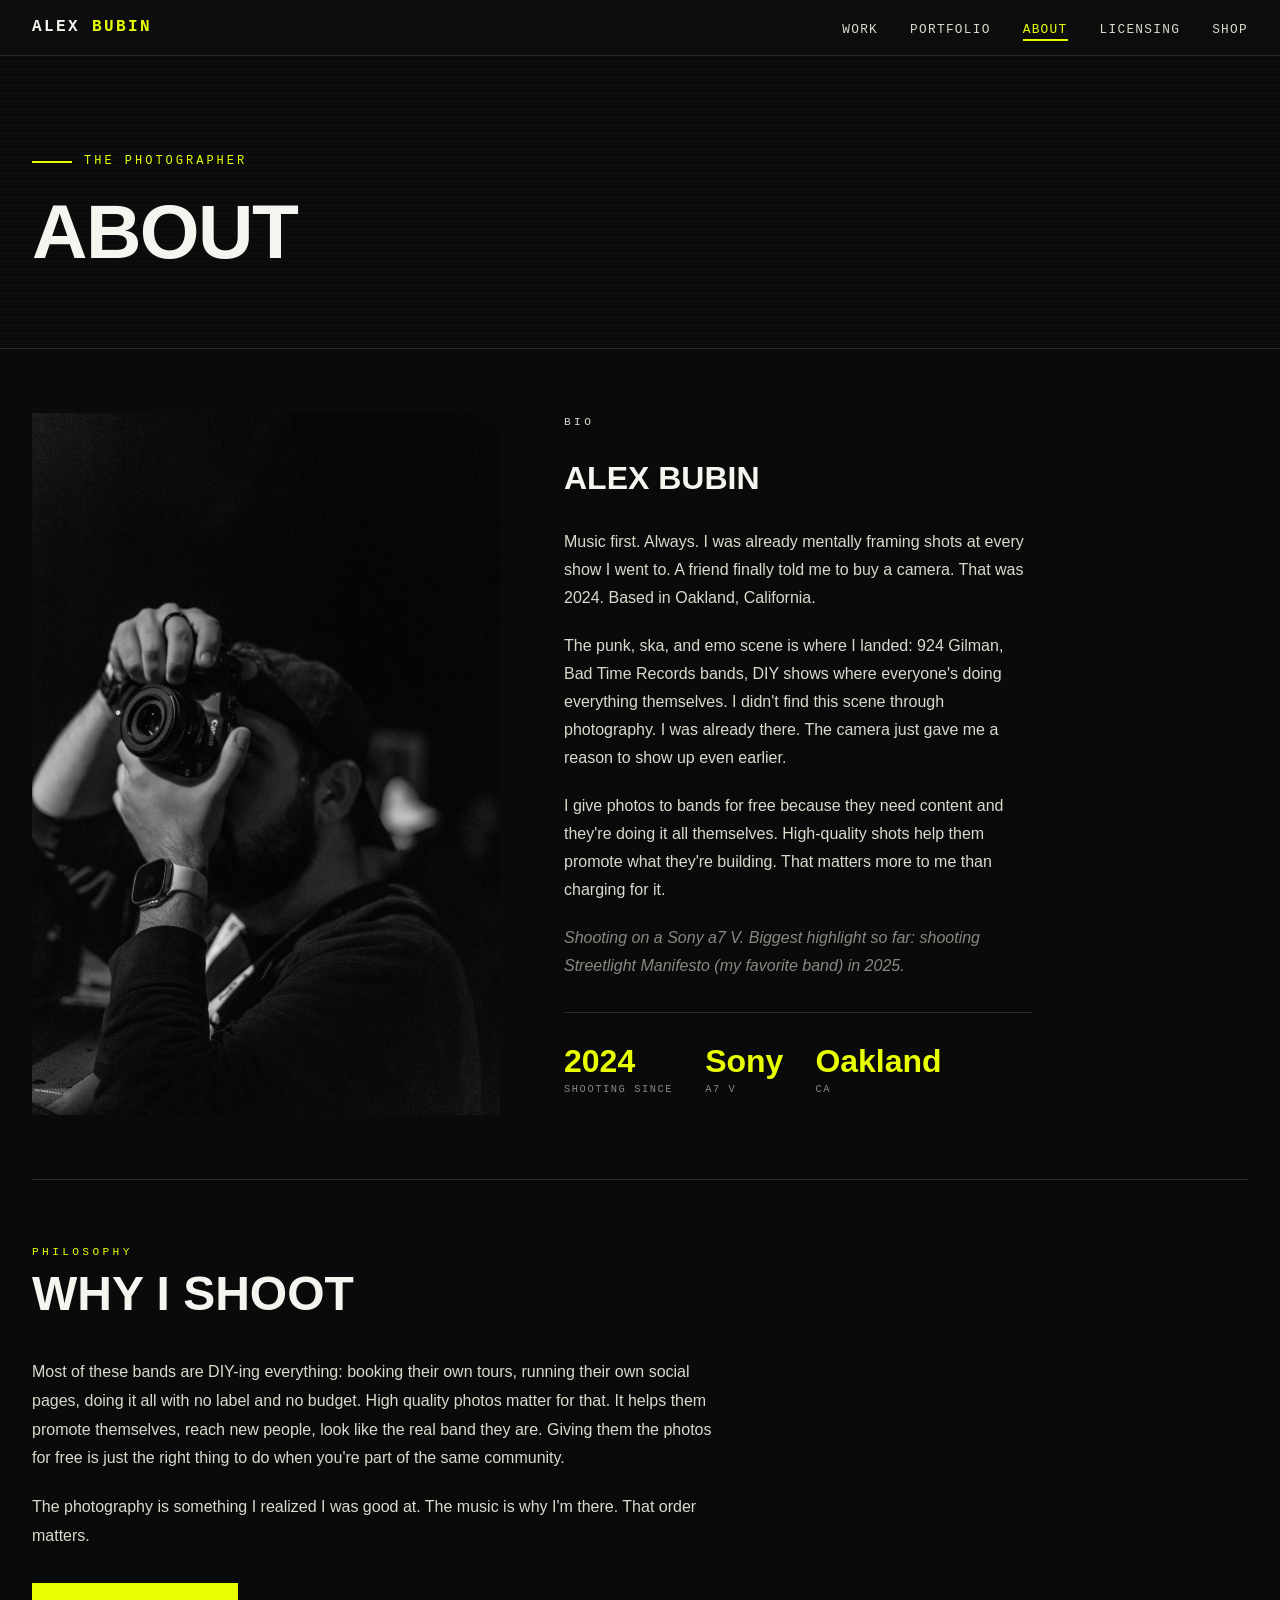
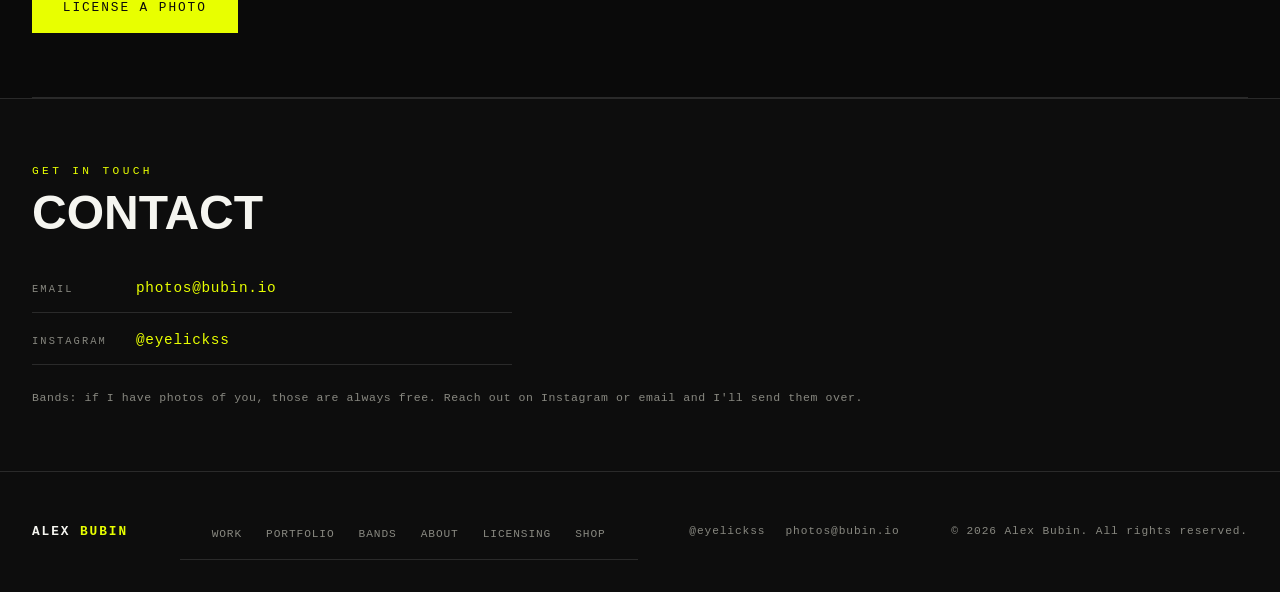
==== commit 365d18ee: "feat: replace Publications with Shopify-backed Shop page First product is the Off The Record 2025 ha" ====
--- a/about.html
+++ b/about.html
@@ -12,12 +12,13 @@
   <!-- NAV -->
   <nav>
     <a class="nav-logo" href="index.html"><span class="nav-name-first">Alex</span> <span class="nav-name-last">Bubin</span></a>
+    <button class="nav-toggle" aria-label="Menu"><span></span><span></span><span></span></button>
     <ul class="nav-links">
       <li><a href="index.html">Work</a></li>
       <li><a href="portfolio.html">Portfolio</a></li>
       <li><a href="about.html" class="active">About</a></li>
       <li><a href="licensing.html">Licensing</a></li>
-      <li><a href="publications.html">Publications</a></li>
+      <li><a href="shop.html">Shop</a></li>
     </ul>
   </nav>
 
@@ -139,7 +140,7 @@
       <li><a href="bands.html">Bands</a></li>
       <li><a href="about.html">About</a></li>
           <li><a href="licensing.html">Licensing</a></li>
-          <li><a href="publications.html">Publications</a></li>
+          <li><a href="shop.html">Shop</a></li>
         </ul>
       </nav>
       <div class="footer-social">
--- a/css/style.css
+++ b/css/style.css
@@ -866,20 +866,87 @@
 .mono { font-family: var(--font-mono); }
 
 /* ============================================
+   HAMBURGER TOGGLE
+   ============================================ */
+
+.nav-toggle {
+  display: none;
+  background: none;
+  border: none;
+  cursor: pointer;
+  padding: 0.5rem;
+  z-index: 110;
+}
+
+.nav-toggle span {
+  display: block;
+  width: 22px;
+  height: 2px;
+  background: var(--white);
+  margin: 5px 0;
+  transition: transform 0.25s ease, opacity 0.2s ease;
+}
+
+.nav-toggle.open span:nth-child(1) {
+  transform: translateY(7px) rotate(45deg);
+}
+
+.nav-toggle.open span:nth-child(2) {
+  opacity: 0;
+}
+
+.nav-toggle.open span:nth-child(3) {
+  transform: translateY(-7px) rotate(-45deg);
+}
+
+/* ============================================
    RESPONSIVE
    ============================================ */
 
 @media (max-width: 768px) {
+  .nav-toggle {
+    display: block;
+  }
+
   nav {
     padding: 0 1rem;
   }
 
   .nav-links {
-    gap: 1.25rem;
+    position: fixed;
+    top: 56px;
+    left: 0;
+    right: 0;
+    bottom: 0;
+    background: var(--darker);
+    flex-direction: column;
+    align-items: center;
+    justify-content: center;
+    gap: 2rem;
+    transform: translateY(-100%);
+    opacity: 0;
+    pointer-events: none;
+    transition: transform 0.3s ease, opacity 0.3s ease;
+    z-index: 99;
+  }
+
+  .nav-links.open {
+    transform: translateY(0);
+    opacity: 1;
+    pointer-events: auto;
+  }
+
+  .nav-links a {
+    font-size: 1rem;
   }
 
   .hero {
     padding: 4rem 1.25rem 3.5rem;
+  }
+
+  .hero-bg {
+    min-height: 60vh;
+    padding: 5rem 1.25rem 4rem;
   }
 
   section {
@@ -907,6 +974,11 @@
   .footer-inner {
     flex-direction: column;
     align-items: flex-start;
+  }
+
+  .footer-links {
+    flex-direction: column;
+    gap: 0.75rem;
   }
 
   .btn-outline {
@@ -928,7 +1000,7 @@
 
 @media (max-width: 480px) {
   .photo-grid {
-    grid-template-columns: repeat(2, 1fr);
+    grid-template-columns: 1fr;
   }
 
   .about-stats {
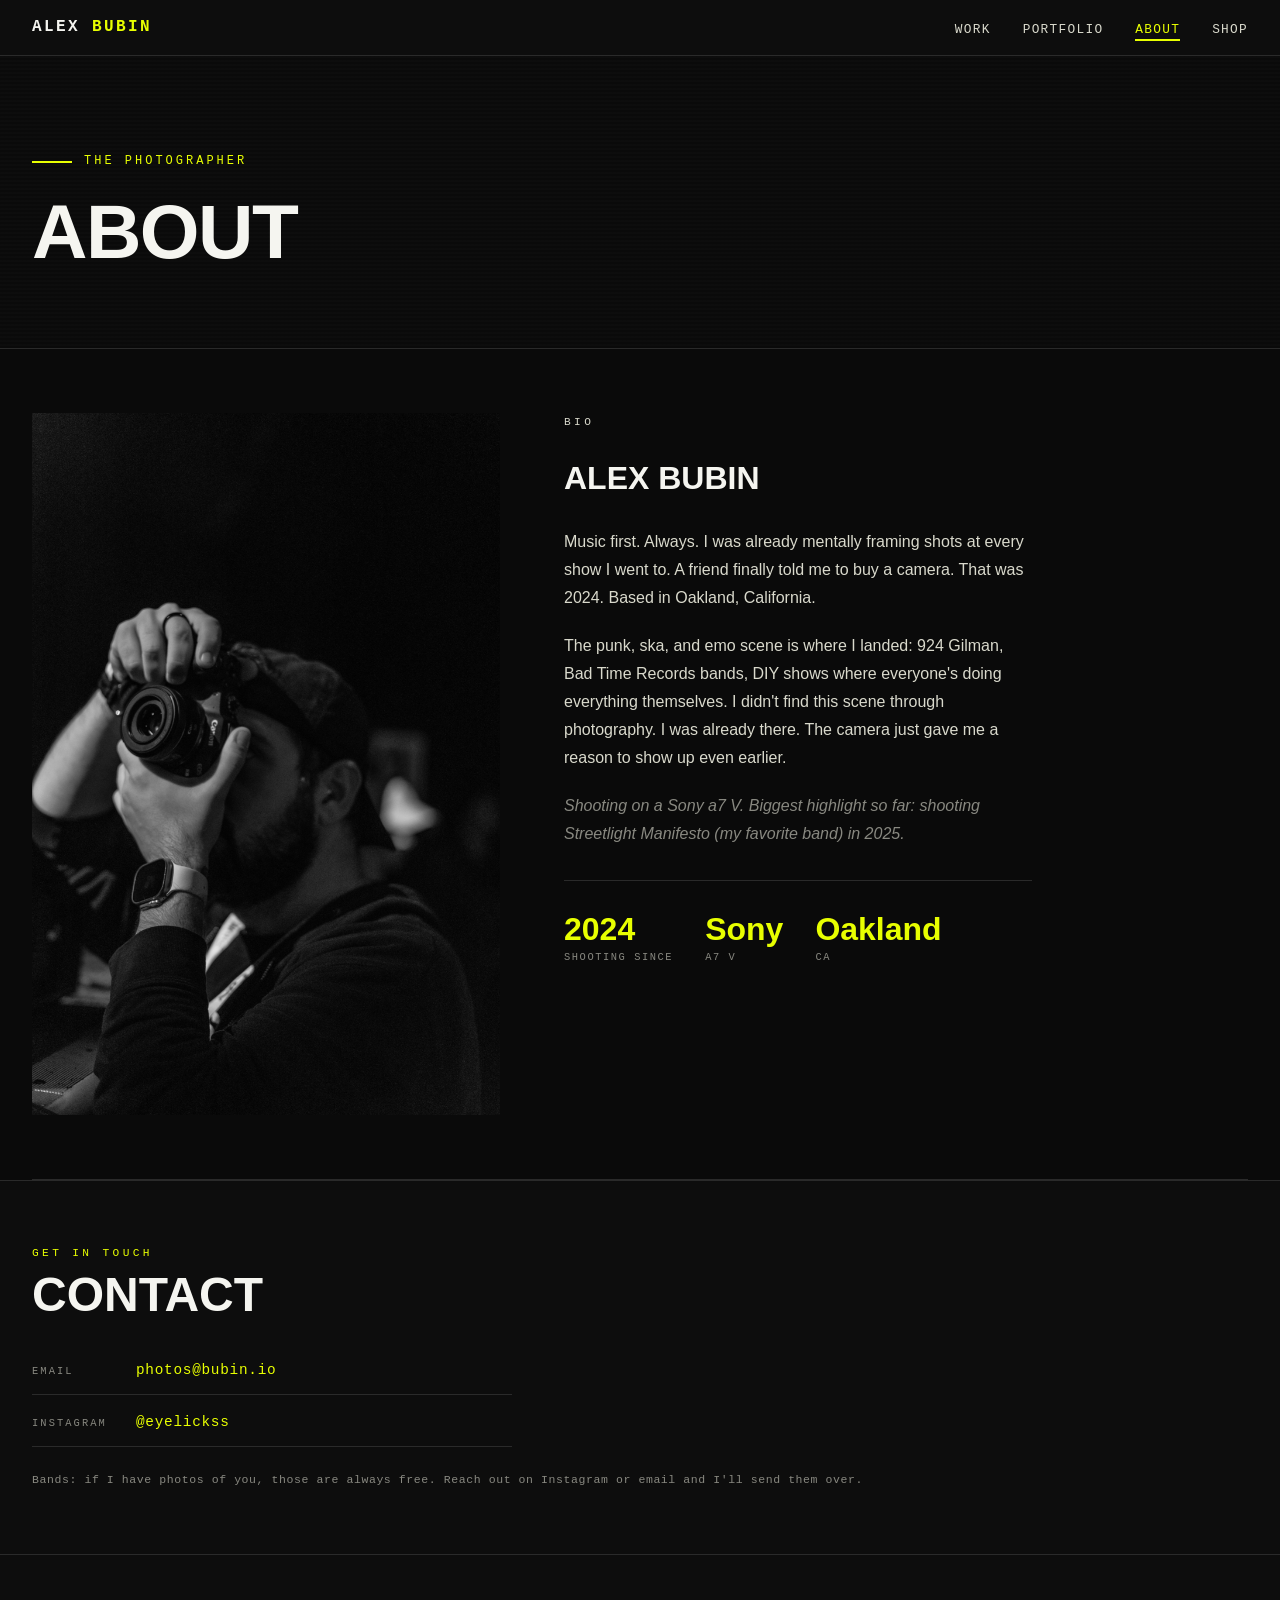
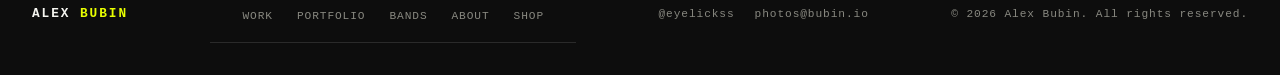
==== commit 542a6b4f: "feat: drop licensing entirely, trim About to lose the manifesto voice Licensing page never generated" ====
--- a/about.html
+++ b/about.html
@@ -17,7 +17,6 @@
       <li><a href="index.html">Work</a></li>
       <li><a href="portfolio.html">Portfolio</a></li>
       <li><a href="about.html" class="active">About</a></li>
-      <li><a href="licensing.html">Licensing</a></li>
       <li><a href="shop.html">Shop</a></li>
     </ul>
   </nav>
@@ -57,12 +56,6 @@
         </p>
 
         <p>
-          I give photos to bands for free because they need content and they're
-          doing it all themselves. High-quality shots help them promote what they're
-          building. That matters more to me than charging for it.
-        </p>
-
-        <p>
           Shooting on a Sony a7 V. Biggest highlight so far: shooting Streetlight
           Manifesto (my favorite band) in 2025.
         </p>
@@ -83,28 +76,6 @@
         </div>
       </div>
 
-    </div>
-  </section>
-
-  <hr class="divider" style="margin: 0 2rem;">
-
-  <!-- ETHOS SECTION -->
-  <section>
-    <p class="section-label">Philosophy</p>
-    <h2 class="section-title">Why I Shoot</h2>
-    <div style="max-width: 680px;">
-      <p style="color: var(--offwhite); line-height: 1.8; margin-bottom: 1.25rem;">
-        Most of these bands are DIY-ing everything: booking their own tours, running
-        their own social pages, doing it all with no label and no budget. High quality
-        photos matter for that. It helps them promote themselves, reach new people, look
-        like the real band they are. Giving them the photos for free is just the right
-        thing to do when you're part of the same community.
-      </p>
-      <p style="color: var(--offwhite); line-height: 1.8; margin-bottom: 2rem;">
-        The photography is something I realized I was good at. The music is why I'm
-        there. That order matters.
-      </p>
-      <a href="licensing.html" class="btn">License a Photo</a>
     </div>
   </section>
 
@@ -139,7 +110,6 @@
       <li><a href="portfolio.html">Portfolio</a></li>
       <li><a href="bands.html">Bands</a></li>
       <li><a href="about.html">About</a></li>
-          <li><a href="licensing.html">Licensing</a></li>
           <li><a href="shop.html">Shop</a></li>
         </ul>
       </nav>
